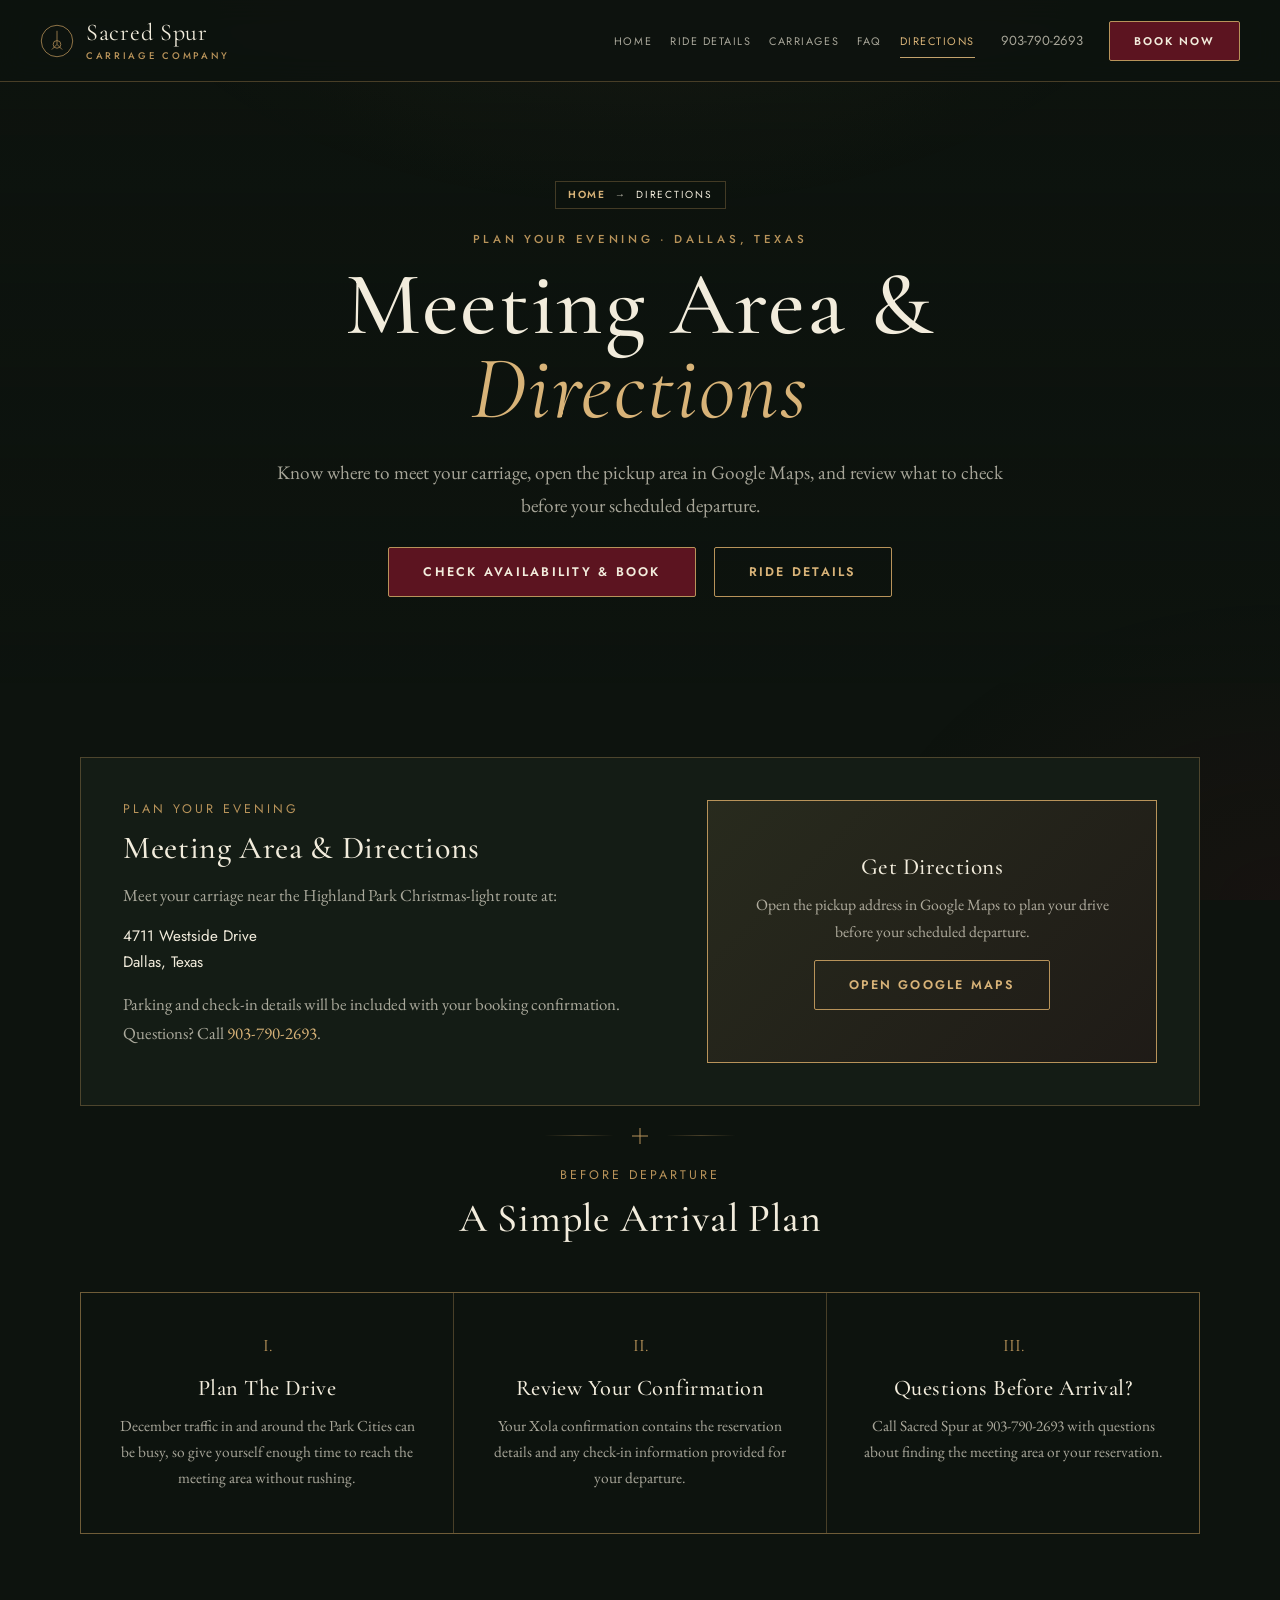
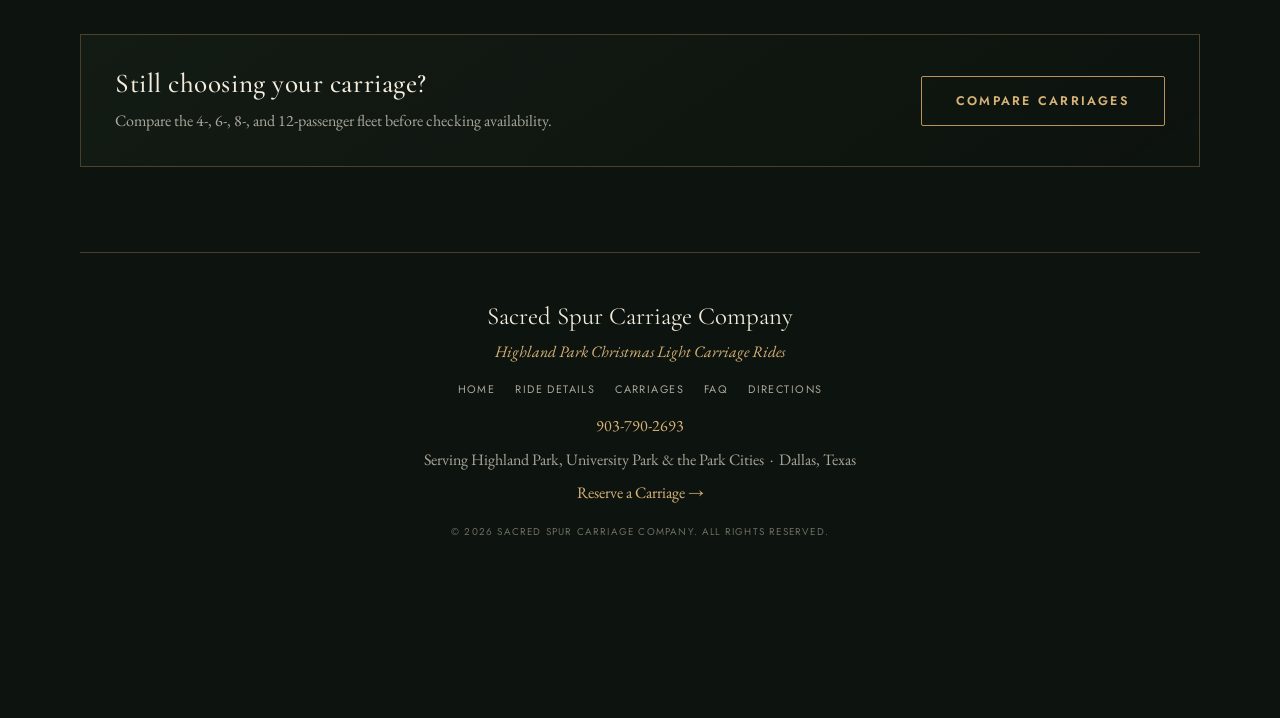
==== directions/index.html @ 1649b625 "Add directions page" ====
<!DOCTYPE html><html lang="en">
<head>
<!-- Google Tag Manager -->
<script>(function(w,d,s,l,i){w[l]=w[l]||[];w[l].push({'gtm.start':
new Date().getTime(),event:'gtm.js'});var f=d.getElementsByTagName(s)[0],
j=d.createElement(s),dl=l!='dataLayer'?'&l='+l:'';j.async=true;j.src=
'https://www.googletagmanager.com/gtag/js?id='+i+dl;f.parentNode.insertBefore(j,f);
})(window,document,'script','dataLayer','GTM-5GK5LZ2C');</script>
<!-- End Google Tag Manager -->

<!-- Google Ads base tag — preserve current Sacred Spur tracking -->
<script async src="https://www.googletagmanager.com/gtag/js?id=AW-18485195110"></script>
<script>
  window.dataLayer = window.dataLayer || [];
  function gtag(){dataLayer.push(arguments);}
  gtag('js', new Date());
  gtag('config', 'AW-18485195110');
</script>

<meta charset="UTF-8">
<meta name="viewport" content="width=device-width, initial-scale=1.0">
<title>Meeting Area &amp; Directions | Highland Park Carriage Rides</title>
<meta name="description" content="Meeting area and directions for Sacred Spur Highland Park Christmas carriage rides at 4711 Westside Drive in Dallas, Texas.">
<meta name="robots" content="index, follow">
<link rel="canonical" href="https://highlandparklights.com/directions/">

<meta property="og:title" content="Meeting Area &amp; Directions | Highland Park Carriage Rides">
<meta property="og:description" content="Meeting area and directions for Sacred Spur Highland Park Christmas carriage rides at 4711 Westside Drive in Dallas, Texas.">
<meta property="og:type" content="website">
<meta property="og:url" content="https://highlandparklights.com/directions/">
<meta property="og:image" content="https://highlandparklights.com/highland-park-8-passenger-christmas-carriage.png">
<meta property="og:locale" content="en_US">
<meta property="og:site_name" content="Highland Park Lights · Sacred Spur Carriage Company">

<meta name="twitter:card" content="summary_large_image">
<meta name="twitter:title" content="Meeting Area &amp; Directions | Highland Park Carriage Rides">
<meta name="twitter:description" content="Meeting area and directions for Sacred Spur Highland Park Christmas carriage rides at 4711 Westside Drive in Dallas, Texas.">
<meta name="twitter:image" content="https://highlandparklights.com/highland-park-8-passenger-christmas-carriage.png">

<script type="application/ld+json">{"@context":"https://schema.org","@type":"BreadcrumbList","itemListElement":[{"@type":"ListItem","position":1,"name":"Home","item":"https://highlandparklights.com/"},{"@type":"ListItem","position":2,"name":"Directions","item":"https://highlandparklights.com/directions/"}]}</script>
<script type="application/ld+json">{"@context":"https://schema.org","@type":"Place","name":"Sacred Spur Highland Park Christmas Carriage Meeting Area","url":"https://highlandparklights.com/directions/","address":{"@type":"PostalAddress","streetAddress":"4711 Westside Drive","addressLocality":"Dallas","addressRegion":"TX","addressCountry":"US"}}</script>

<link rel="preconnect" href="https://fonts.googleapis.com">
<link rel="preconnect" href="https://fonts.gstatic.com" crossorigin>
<link href="https://fonts.googleapis.com/css2?family=Cormorant+Garamond:ital,wght@0,400;0,500;0,600;1,400&family=EB+Garamond:ital,wght@0,400;0,500;1,400&family=Jost:wght@400;500;600&display=swap" rel="stylesheet">
<link rel="stylesheet" href="../assets/site.css">
<script>
(function () {
  var checkoutScript = document.createElement('script');
  checkoutScript.async = true;
  checkoutScript.src = 'https://xola.com/checkout.js';
  var firstScript = document.getElementsByTagName('script')[0];
  firstScript.parentNode.insertBefore(checkoutScript, firstScript);
}());
</script>
<script defer src="../assets/site.js"></script>
</head>
<body>
<noscript><iframe src="https://www.googletagmanager.com/ns.html?id=GTM-5GK5LZ2C"
height="0" width="0" style="display:none;visibility:hidden"></iframe></noscript>
<div class="bg-texture"></div>
<nav aria-label="Primary">
  <div class="nav-content">
    <a class="brand-link" href="../" aria-label="Sacred Spur Carriage Company home">
      <svg class="spur-mark" viewBox="0 0 40 40" fill="none" xmlns="http://www.w3.org/2000/svg" aria-hidden="true">
<circle cx="20" cy="20" r="18.5" stroke="#b8935a" stroke-width="1"/>
<path d="M20 8 L20 24 M20 24 L14 30 M20 24 L26 30" stroke="#b8935a" stroke-width="1"/>
<circle cx="20" cy="24" r="4.5" stroke="#b8935a" stroke-width="1"/></svg>
      <div class="brand"><div>Sacred Spur<small>Carriage Company</small></div></div>
    </a>
    <div class="nav-right">
      <span class="nav-current-label" aria-hidden="true">Directions</span>
      <button class="menu-toggle" type="button" aria-controls="primary-menu" aria-expanded="false" aria-label="Open site navigation">
        <span></span><span></span><span></span><span class="sr-only">Menu</span>
      </button>
      <div class="site-menu" id="primary-menu"><a href="../">Home</a><a href="../ride-details/">Ride Details</a><a href="../carriages/">Carriages</a><a href="../faq/">FAQ</a><a href="../directions/" aria-current="page">Directions</a></div>
      <div class="contact-info"><a href="tel:903-790-2693" data-track="phone-click">903-790-2693</a></div>
      <a href="https://x2-checkout.xola.app/flows/mvp?button=64501fc80d4d0f3dbd657a30" target="_blank" rel="noopener" class="btn btn-book btn-nav xola-checkout"
         data-button-id="64501fc80d4d0f3dbd657a30" data-track="book-now" data-placement="navigation">Book Now</a>
    </div>
  </div>
</nav>
<div class="page-hero">
  <div class="page-hero-bg" style="background-image:linear-gradient(rgba(13,19,14,.30),rgba(13,19,14,.72)),url('https://highlandparklights.com/highland-park-8-passenger-christmas-carriage.png');"></div>
  <div class="page-hero-overlay">
    <div class="breadcrumb"><a href="../">Home</a><span aria-hidden="true">→</span><span class="crumb-current">Directions</span></div>
    <div class="eyebrow">Plan Your Evening · Dallas, Texas</div>
    <h1>Meeting Area &<br><em>Directions</em></h1>
    <p class="subtitle">Know where to meet your carriage, open the pickup area in Google Maps, and review what to check before your scheduled departure.</p>
    <div class="hero-ctas">
      <a href="https://x2-checkout.xola.app/flows/mvp?button=64501fc80d4d0f3dbd657a30" target="_blank" rel="noopener" class="btn btn-book xola-checkout"
         data-button-id="64501fc80d4d0f3dbd657a30" data-track="book-now" data-placement="hero">Check Availability &amp; Book</a>
      <a href="../ride-details/" class="btn btn-outline">Ride Details</a>
    </div>
  </div>
</div>
<div class="container">
  <section class="meeting-area" style="margin-top:74px;" aria-labelledby="meeting-area-title">
    <div>
      <div class="section-sub" style="text-align:left;">Plan Your Evening</div>
      <h2 id="meeting-area-title">Meeting Area &amp; Directions</h2>
      <p>Meet your carriage near the Highland Park Christmas-light route at:</p>
      <address class="meeting-address">4711 Westside Drive<br>Dallas, Texas</address>
      <p style="margin-top:14px;">Parking and check-in details will be included with your booking confirmation. Questions? Call <a href="tel:903-790-2693" data-track="phone-click" style="color:var(--brass-bright);text-decoration:none;">903-790-2693</a>.</p>
    </div>
    <div class="directions-card">
      <h3>Get Directions</h3>
      <p>Open the pickup address in Google Maps to plan your drive before your scheduled departure.</p>
      <a href="https://www.google.com/maps/search/?api=1&amp;query=4711+Westside+Drive+Dallas+TX"
         target="_blank" rel="noopener" class="btn btn-outline" data-track="directions">Open Google Maps</a>
    </div>
  </section>

  <div class="spur-divider"><span class="line"></span><svg width="16" height="16" viewBox="0 0 16 16" aria-hidden="true"><path d="M8 0 L8 16 M0 8 L16 8" stroke="#b8935a" stroke-width="1"/></svg><span class="line"></span></div>

  <div class="section-sub">Before Departure</div>
  <h2 class="section-title">A Simple Arrival Plan</h2>
  <div class="features">
    <div class="feature-card"><div class="num">I.</div><h3>Plan The Drive</h3><p>December traffic in and around the Park Cities can be busy, so give yourself enough time to reach the meeting area without rushing.</p></div>
    <div class="feature-card"><div class="num">II.</div><h3>Review Your Confirmation</h3><p>Your Xola confirmation contains the reservation details and any check-in information provided for your departure.</p></div>
    <div class="feature-card"><div class="num">III.</div><h3>Questions Before Arrival?</h3><p>Call Sacred Spur at 903-790-2693 with questions about finding the meeting area or your reservation.</p></div>
  </div>

  <div class="page-cta-band">
    <div><h3>Still choosing your carriage?</h3><p>Compare the 4-, 6-, 8-, and 12-passenger fleet before checking availability.</p></div>
    <a href="../carriages/" class="btn btn-outline">Compare Carriages</a>
  </div>
  <footer>
  <div class="brand-line">Sacred Spur Carriage Company</div>
  <p style="font-style:italic; color:var(--brass-bright); margin-bottom:14px;">Highland Park Christmas Light Carriage Rides</p>
  <div class="footer-links">
    <a href="../">Home</a>
    <a href="../ride-details/">Ride Details</a>
    <a href="../carriages/">Carriages</a>
    <a href="../faq/">FAQ</a>
    <a href="../directions/">Directions</a>
  </div>
  <p><a href="tel:903-790-2693" data-track="phone-click">903-790-2693</a></p>
  <p>Serving Highland Park, University Park &amp; the Park Cities &nbsp;·&nbsp; Dallas, Texas</p>
  <p><a href="https://x2-checkout.xola.app/flows/mvp?button=64501fc80d4d0f3dbd657a30" target="_blank" rel="noopener" class="xola-checkout"
        data-button-id="64501fc80d4d0f3dbd657a30" data-track="book-now" data-placement="footer">Reserve a Carriage →</a></p>
  <p class="legal">&copy; 2026 Sacred Spur Carriage Company. All rights reserved.</p>
</footer>
<div class="mobile-book-bar">
  <a href="https://x2-checkout.xola.app/flows/mvp?button=64501fc80d4d0f3dbd657a30" target="_blank" rel="noopener" class="btn btn-book xola-checkout"
     data-button-id="64501fc80d4d0f3dbd657a30" data-track="book-now" data-placement="mobile-sticky">Book Now</a>
</div>
</div>
</body></html>
---- assets/site.css ----
:root{
    --green-deep:#0d130e;
    --green-panel:#141c15;
    --brass:#b8935a;
    --brass-bright:#d8b378;
    --burgundy:#5c1420;
    --burgundy-bright:#7a1c2b;
    --ivory:#f2ecdc;
    --ivory-dim:rgba(242,236,220,0.68);
    --hairline:rgba(184,147,90,0.35);
    --nav-height:71px;
  }

  *{margin:0;padding:0;box-sizing:border-box;}

  html{
    scroll-behavior:smooth;
    scroll-padding-top:calc(var(--nav-height) + 18px);
  }

  body{
    font-family:'EB Garamond', Georgia, serif;
    background:var(--green-deep);
    color:var(--ivory);
    min-height:100vh;
    overflow-x:hidden;
  }

  ::selection{background:var(--brass); color:var(--green-deep);}

  h1,h2,h3,h4{
    font-family:'Cormorant Garamond', Georgia, serif;
    font-weight:500;
    letter-spacing:0.02em;
  }

  .eyebrow{
    font-family:'Jost', sans-serif;
    font-size:0.72rem;
    letter-spacing:0.32em;
    text-transform:uppercase;
    color:var(--brass);
    font-weight:500;
  }

  a{color:inherit;}

  .bg-texture{
    position:fixed; inset:0; z-index:0; pointer-events:none;
    background:
      radial-gradient(ellipse 900px 500px at 50% -10%, rgba(184,147,90,0.09), transparent 60%),
      radial-gradient(ellipse 700px 500px at 100% 100%, rgba(92,20,32,0.12), transparent 60%);
  }

  .spur-mark{display:inline-block;width:34px;height:34px;opacity:0.9;}
  .spur-divider{display:flex;align-items:center;justify-content:center;gap:18px;margin:22px auto;}
  .spur-divider .line{height:1px;width:70px;background:linear-gradient(90deg,transparent,var(--hairline),transparent);}

  nav{
    position:fixed; top:0; width:100%; z-index:1000;
    min-height:var(--nav-height);
    background:rgba(13,19,14,0.93);
    backdrop-filter:blur(14px);
    border-bottom:1px solid var(--hairline);
  }
  .nav-content{
    max-width:1300px; margin:0 auto;
    padding:18px 40px;
    display:flex; justify-content:space-between; align-items:center;
    flex-wrap:nowrap; gap:14px;
  }
  .brand{
    display:flex; align-items:center; gap:12px;
    font-family:'Cormorant Garamond', serif;
    font-size:1.5rem; letter-spacing:0.03em;
  }
  .brand small{
    display:block; font-family:'Jost',sans-serif;
    font-size:0.6rem; letter-spacing:0.28em; color:var(--brass);
    text-transform:uppercase; margin-top:2px; font-weight:500;
  }
  .nav-right{display:flex; align-items:center; gap:26px; flex-wrap:wrap;}
  .contact-info{display:flex; gap:22px; font-family:'Jost',sans-serif; font-size:0.82rem; color:var(--ivory-dim);}
  .contact-info a{text-decoration:none; transition:color .3s;}
  .contact-info a:hover{color:var(--brass-bright);}

  .btn{
    display:inline-block;
    font-family:'Jost', sans-serif;
    font-size:0.78rem;
    letter-spacing:0.18em;
    text-transform:uppercase;
    font-weight:600;
    text-decoration:none;
    padding:15px 34px;
    border-radius:2px;
    transition:all .35s ease;
    border:1px solid transparent;
  }
  .btn-book{background:var(--burgundy);color:var(--ivory);border:1px solid var(--brass);}
  .btn-book:hover{background:var(--burgundy-bright);box-shadow:0 6px 24px rgba(92,20,32,0.5);transform:translateY(-2px);}
  .btn-nav{padding:11px 24px;font-size:0.7rem;}
  .btn-outline{background:transparent;color:var(--brass-bright);border:1px solid var(--brass);}
  .btn-outline:hover{background:rgba(184,147,90,0.1);transform:translateY(-2px);}

  .header-hero{
    position:relative;
    min-height:711px;
    height:auto;
    margin-top:0;
    padding-top:var(--nav-height);
    overflow:hidden;
    border-bottom:1px solid var(--hairline);
  }
  .header-hero-bg{
    position:absolute; inset:0;
    background:
      linear-gradient(180deg, rgba(13,19,14,0.38) 0%, rgba(13,19,14,0.54) 52%, var(--green-deep) 100%),
      url("https://highlandparklights.com/highland-park-6-passenger-christmas-carriage.png") center 48% / cover no-repeat;
  }
  .header-hero-bg::before{
    content:"";
    position:absolute; inset:0;
    background-image: repeating-linear-gradient(90deg, rgba(184,147,90,0.05) 0px, rgba(184,147,90,0.05) 1px, transparent 1px, transparent 64px);
    opacity:0.5;
  }
  .header-hero-overlay{
    position:relative; z-index:1;
    width:100%;
    min-height:640px;
    display:flex; flex-direction:column; align-items:center; justify-content:center;
    text-align:center; padding:64px 40px 58px;
  }
  .header-hero .eyebrow{margin-bottom:18px;}
  .header-hero h1{
    font-size:3.6rem;
    line-height:1.15;
    max-width:820px;
    margin-bottom:20px;
    color:var(--ivory);
  }
  .header-hero h1 em{font-style:italic;color:var(--brass-bright);}
  .header-hero .subtitle{
    font-family:'EB Garamond', serif;
    font-size:1.28rem;
    font-style:italic;
    max-width:640px;
    line-height:1.7;
    color:var(--ivory-dim);
    margin-bottom:36px;
  }
  .header-hero .hero-kicker{
    font-style:normal;
    font-family:'Cormorant Garamond',serif;
    font-size:1.4rem;
    color:var(--brass-bright);
    margin-bottom:14px;
  }
  .header-hero .hero-tagline{margin-top:30px;margin-bottom:0;letter-spacing:0.24em;}
  .hero-ctas{display:flex; gap:18px; flex-wrap:wrap; justify-content:center;}
  #tours,#twelve-passenger,#meeting-area{scroll-margin-top:calc(var(--nav-height) + 18px);}

  .essential-facts{
    position:relative;
    z-index:2;
    display:grid;
    grid-template-columns:repeat(4,1fr);
    background:var(--ivory);
    color:#17202a;
    border-bottom:4px solid var(--brass);
    font-family:'Jost',sans-serif;
  }
  .essential-fact{padding:25px 18px;text-align:center;border-right:1px solid rgba(23,32,42,0.18);}
  .essential-fact:last-child{border-right:0;}
  .essential-fact strong{display:block;font-size:1.05rem;margin-bottom:6px;color:#17202a;}
  .essential-fact span{display:block;font-size:0.78rem;line-height:1.45;color:#52606d;}

  .container{position:relative;z-index:1;max-width:1200px;margin:0 auto;padding:0 40px 60px;}
  .booking-section{text-align:center;padding:100px 0 20px;}

  .meeting-area{
    display:grid;
    grid-template-columns:1.1fr 0.9fr;
    gap:34px;
    margin:72px 0 0;
    padding:42px;
    background:var(--green-panel);
    border:1px solid var(--hairline);
  }
  .meeting-area h2{font-size:2rem;margin:7px 0 14px;}
  .meeting-area p{color:var(--ivory-dim);font-size:1.05rem;line-height:1.75;margin-bottom:14px;}
  .meeting-address{color:var(--ivory);font-family:'Jost',sans-serif;font-size:0.95rem;font-style:normal;line-height:1.7;}
  .directions-card{
    display:flex;
    flex-direction:column;
    align-items:center;
    justify-content:center;
    min-height:220px;
    padding:30px;
    text-align:center;
    background:linear-gradient(135deg,rgba(184,147,90,0.12),rgba(92,20,32,0.15));
    border:1px solid var(--brass);
  }
  .directions-card h3{font-size:1.45rem;margin-bottom:10px;}
  .directions-card p{font-size:0.98rem;max-width:360px;}
  .booking-section h2{font-size:2.7rem;margin-bottom:22px;}
  .booking-section .lede{font-size:1.2rem;color:var(--ivory-dim);max-width:760px;margin:0 auto 30px;line-height:1.85;}
  .booking-section .lede a{color:var(--brass-bright);text-decoration:none;border-bottom:1px solid var(--brass);}
  .highlight-text{color:var(--brass-bright);font-style:italic;}

  .reservation-notice{
    background:rgba(184,147,90,0.06);
    border:1px solid var(--hairline);
    border-radius:2px;
    padding:24px 34px;
    max-width:720px;
    margin:34px auto;
    font-size:1rem;
    line-height:1.7;
    color:var(--ivory-dim);
    font-family:'EB Garamond',serif;
  }
  .reservation-notice strong{color:var(--brass-bright);font-weight:500;}

  .booking-card{
    max-width:600px;
    margin:0 auto 100px;
    background:var(--green-panel);
    border:1px solid var(--hairline);
    padding:56px 50px;
    text-align:center;
    position:relative;
  }
  .booking-card::before,.booking-card::after{content:"";position:absolute;width:22px;height:22px;border:1px solid var(--brass);}
  .booking-card::before{top:14px;left:14px;border-right:none;border-bottom:none;}
  .booking-card::after{bottom:14px;right:14px;border-left:none;border-top:none;}
  .booking-card h3{font-size:1.8rem;margin-bottom:12px;}
  .booking-card .description{font-size:1.02rem;color:var(--ivory-dim);margin-bottom:30px;line-height:1.7;}

  .group-callout{
    max-width:820px;
    margin:-54px auto 100px;
    padding:24px 30px;
    border:1px solid var(--brass);
    background:linear-gradient(120deg, rgba(184,147,90,0.09), rgba(92,20,32,0.12));
    display:flex; align-items:center; justify-content:space-between;
    gap:24px;
  }
  .group-callout h3{font-size:1.35rem;margin-bottom:4px;color:var(--brass-bright);}
  .group-callout p{color:var(--ivory-dim);line-height:1.55;}
  .group-callout .btn{flex:0 0 auto;}

  .section-title{font-size:2.5rem;text-align:center;margin-bottom:8px;}
  .section-sub{text-align:center;font-family:'Jost',sans-serif;font-size:0.78rem;letter-spacing:0.24em;text-transform:uppercase;color:var(--brass);margin-bottom:10px;}

  .carriage-types{display:flex;flex-direction:column;gap:28px;margin:54px 0 100px;}
  .carriage-type{display:grid;grid-template-columns:1fr 1fr;background:var(--green-panel);border:1px solid var(--hairline);overflow:hidden;}
  .carriage-type:nth-child(even) .carriage-type-visual{order:2;}
  .carriage-type:nth-child(even) .carriage-type-copy{order:1;}
  .carriage-type-visual{min-height:350px;position:relative;overflow:hidden;}
  .carriage-type-visual img{width:100%;height:100%;object-fit:cover;display:block;transition:transform .5s ease;}
  .carriage-type:hover .carriage-type-visual img{transform:scale(1.02);}
  .carriage-type-copy{padding:50px 46px;display:flex;flex-direction:column;justify-content:center;}
  .carriage-type-copy h3{font-size:2rem;margin-bottom:7px;}
  .capacity{font-family:'Jost',sans-serif;font-size:.72rem;letter-spacing:.12em;text-transform:uppercase;color:var(--brass);margin-bottom:8px;}
  .ride-length{font-family:'Jost',sans-serif;font-size:.7rem;letter-spacing:.1em;text-transform:uppercase;color:var(--ivory-dim);margin-bottom:20px;}
  .type-description{color:var(--ivory-dim);font-size:1.04rem;line-height:1.75;margin-bottom:28px;}
  .featured{border-color:var(--brass);}
  .new-badge{display:inline-block;font-family:'Jost',sans-serif;font-size:.56rem;letter-spacing:.12em;text-transform:uppercase;color:var(--green-deep);background:var(--brass-bright);padding:5px 8px;margin-left:8px;vertical-align:middle;}
  .fee-note{font-size:.92rem;color:var(--ivory-dim);text-align:center;margin-top:-62px;margin-bottom:90px;line-height:1.6;}
  .fee-note strong{color:var(--ivory);font-weight:500;}

  .features{display:grid;grid-template-columns:repeat(3,1fr);gap:1px;background:var(--hairline);border:1px solid var(--hairline);margin:50px 0 100px;}
  .feature-card{background:var(--green-deep);padding:42px 34px;text-align:center;}
  .feature-card .num{font-family:'Cormorant Garamond',serif;font-size:1.1rem;color:var(--brass);margin-bottom:18px;}
  .feature-card h3{font-size:1.4rem;margin-bottom:12px;}
  .feature-card p{font-size:.96rem;color:var(--ivory-dim);line-height:1.7;}

  .sleigh-notice{margin:0 0 100px;padding:42px 50px;border:1px solid var(--hairline);background:linear-gradient(145deg,rgba(20,28,21,.8),rgba(92,20,32,.1));text-align:center;}
  .sleigh-notice h3{font-size:1.75rem;margin-bottom:14px;color:var(--brass-bright);}
  .sleigh-notice p{color:var(--ivory-dim);line-height:1.75;max-width:760px;margin:0 auto;}

  footer{border-top:1px solid var(--hairline);padding:48px 20px 110px;text-align:center;color:var(--ivory-dim);}
  footer .brand-line{font-family:'Cormorant Garamond',serif;font-size:1.55rem;color:var(--ivory);margin-bottom:6px;}
  footer p{margin:8px 0;line-height:1.6;}
  footer a{color:var(--brass-bright);text-decoration:none;}
  footer .legal{font-family:'Jost',sans-serif;font-size:.62rem;letter-spacing:.12em;text-transform:uppercase;margin-top:18px;color:rgba(242,236,220,.42);}
  .mobile-book-bar{display:none;}

  @media(max-width:900px){
    .nav-content{padding:15px 22px;}
    .contact-info{display:none;}
    .essential-facts{grid-template-columns:1fr 1fr;}
    .essential-fact:nth-child(2){border-right:0;}
    .essential-fact:nth-child(-n+2){border-bottom:1px solid rgba(23,32,42,0.18);}
    .meeting-area{grid-template-columns:1fr;}
    .carriage-type{grid-template-columns:1fr;}
    .carriage-type:nth-child(even) .carriage-type-visual,.carriage-type:nth-child(even) .carriage-type-copy{order:initial;}
    .carriage-type-visual{min-height:300px;}
    .features{grid-template-columns:1fr;}
  }
  @media(max-width:640px){
    .container{padding:0 20px 60px;}
    .header-hero{min-height:650px;}
    .header-hero-overlay{min-height:580px;padding:80px 22px 44px;}
    .header-hero h1{font-size:2.45rem;}
    .header-hero .subtitle{font-size:1.08rem;}
    .header-hero .hero-tagline{margin-top:24px;font-size:0.7rem;line-height:1.5;}
    .booking-section{padding:70px 0 10px;}
    .meeting-area{margin-top:52px;padding:32px 24px;}
    .booking-section h2{font-size:2rem;}
    .booking-card{padding:40px 26px;}
    .group-callout{margin:-48px auto 76px;padding:26px 22px;flex-direction:column;text-align:center;}
    .section-title{font-size:1.9rem;}
    .carriage-type-copy{padding:36px 28px;}
    .sleigh-notice{padding:36px 24px;}
    .mobile-book-bar{display:flex;position:fixed;bottom:0;left:0;width:100%;z-index:999;background:rgba(13,19,14,0.96);border-top:1px solid var(--brass);padding:12px 18px;backdrop-filter:blur(10px);}
    .mobile-book-bar .btn{width:100%;text-align:center;}
    body{padding-bottom:70px;}
  }
  @media(max-width:480px){
    .essential-facts{grid-template-columns:1fr;}
    .essential-fact{padding:20px 16px;border-right:0;border-bottom:1px solid rgba(23,32,42,0.18);}
    .essential-fact:last-child{border-bottom:0;}
    .brand{font-size:1.05rem;gap:9px;}
    .spur-mark{width:30px;height:30px;}
    .btn-nav{padding:10px 17px;}
    .header-hero h1{font-size:2.05rem;}
    .hero-ctas{width:100%;flex-direction:column;}
    .hero-ctas .btn{width:100%;}
  }

.brand-link{color:inherit;text-decoration:none;display:flex;align-items:center;gap:12px;}
.site-menu{display:flex;align-items:center;gap:18px;font-family:'Jost',sans-serif;font-size:.68rem;letter-spacing:.14em;text-transform:uppercase;}
.site-menu a{color:var(--ivory-dim);text-decoration:none;transition:color .25s ease;white-space:nowrap;}
.site-menu a:hover,.site-menu a[aria-current="page"]{color:var(--brass-bright);}
.page-hero{position:relative;min-height:560px;display:flex;align-items:center;justify-content:center;text-align:center;overflow:hidden;padding-top:var(--nav-height);}
.page-hero-bg{position:absolute;inset:0;background:linear-gradient(rgba(13,19,14,.28),rgba(13,19,14,.68)),url("https://highlandparklights.com/highland-park-6-passenger-christmas-carriage.png") center 48% / cover no-repeat;transform:scale(1.01);}
.page-hero-overlay{position:relative;z-index:2;max-width:900px;padding:110px 30px 86px;}
.page-hero h1{font-size:clamp(3rem,7vw,6rem);line-height:.94;margin:16px 0 24px;}
.page-hero h1 em{font-weight:400;color:var(--brass-bright);}
.page-hero .subtitle{font-size:1.2rem;line-height:1.75;color:var(--ivory-dim);max-width:760px;margin:0 auto 24px;}
.breadcrumb{font-family:'Jost',sans-serif;font-size:.68rem;text-transform:uppercase;letter-spacing:.17em;color:var(--ivory-dim);margin-top:16px;}
.breadcrumb a{color:var(--brass-bright);text-decoration:none;}
.page-intro{max-width:900px;margin:0 auto;padding:82px 0 32px;text-align:center;}
.page-intro h2{font-size:clamp(2.3rem,5vw,4rem);margin:10px 0 20px;}
.page-intro p{color:var(--ivory-dim);font-size:1.1rem;line-height:1.85;}
.quick-links{display:grid;grid-template-columns:repeat(4,minmax(0,1fr));border:1px solid var(--hairline);margin:30px 0 72px;background:rgba(20,28,21,.55);}
.quick-links a{padding:22px 18px;text-align:center;text-decoration:none;border-right:1px solid var(--hairline);font-family:'Jost',sans-serif;font-size:.68rem;letter-spacing:.14em;text-transform:uppercase;color:var(--ivory-dim);}
.quick-links a:last-child{border-right:0;}
.quick-links a:hover{color:var(--brass-bright);background:rgba(184,147,90,.06);}
.content-panel{border:1px solid var(--hairline);background:linear-gradient(145deg,rgba(20,28,21,.92),rgba(13,19,14,.84));padding:44px;margin:28px 0;}
.content-panel h2{font-size:2.3rem;margin-bottom:14px;}
.content-panel h3{color:var(--brass-bright);font-size:1.45rem;margin:20px 0 8px;}
.content-panel p,.content-panel li{color:var(--ivory-dim);line-height:1.8;}
.content-panel ul{padding-left:22px;margin-top:10px;}
.faq-list{max-width:860px;margin:36px auto 90px;}
.faq-item{border-bottom:1px solid var(--hairline);padding:28px 4px;}
.faq-item h3{font-size:1.3rem;color:var(--brass-bright);margin-bottom:10px;}
.faq-item p{color:var(--ivory-dim);line-height:1.8;}
.footer-links{display:flex;justify-content:center;gap:20px;flex-wrap:wrap;margin:16px 0;font-family:'Jost',sans-serif;font-size:.68rem;text-transform:uppercase;letter-spacing:.13em;}
.footer-links a{color:var(--ivory-dim);}
.demo-note{font-family:'Jost',sans-serif;font-size:.66rem;letter-spacing:.08em;color:rgba(242,236,220,.52);text-align:center;margin:12px 0 0;}
@media(max-width:1050px){.site-menu{display:none;}}
@media(max-width:800px){
  .page-hero{min-height:500px;}
  .quick-links{grid-template-columns:1fr 1fr;}
  .quick-links a:nth-child(2){border-right:0;}
  .quick-links a{border-bottom:1px solid var(--hairline);}
  .content-panel{padding:30px 24px;}
}
@media(max-width:520px){.quick-links{grid-template-columns:1fr;}.quick-links a{border-right:0;}}

.site-menu a[aria-current="page"]{color:var(--brass-bright);position:relative;}
.site-menu a[aria-current="page"]::after{content:"";position:absolute;left:0;right:0;bottom:-9px;height:1px;background:var(--brass-bright);opacity:.9;}
.breadcrumb{display:inline-flex;align-items:center;gap:9px;margin:0 0 22px;padding:8px 12px;border:1px solid rgba(184,147,90,.32);background:rgba(13,19,14,.58);backdrop-filter:blur(4px);color:rgba(242,236,220,.78);font-size:.64rem;line-height:1;}
.breadcrumb a{color:var(--brass-bright);font-weight:600;}
.breadcrumb .crumb-current{color:var(--ivory);}
.hero-ctas.single-cta{justify-content:center;}
.ride-detail-grid{display:grid;grid-template-columns:repeat(3,minmax(0,1fr));gap:1px;background:var(--hairline);border:1px solid var(--hairline);margin:34px 0 76px;}
.ride-detail-card{background:var(--green-deep);padding:34px 30px;}
.ride-detail-card .num{font-family:'Cormorant Garamond',serif;color:var(--brass-bright);font-size:1.05rem;margin-bottom:17px;}
.ride-detail-card h3{font-size:1.5rem;margin-bottom:12px;}
.ride-detail-card p{color:var(--ivory-dim);line-height:1.75;}
@media(max-width:800px){.ride-detail-grid{grid-template-columns:1fr;}.breadcrumb{margin-bottom:18px;}}

.sr-only{position:absolute!important;width:1px!important;height:1px!important;padding:0!important;margin:-1px!important;overflow:hidden!important;clip:rect(0,0,0,0)!important;white-space:nowrap!important;border:0!important;}
.brand-link{min-width:max-content;}
.menu-toggle{display:none;appearance:none;border:1px solid var(--hairline);background:rgba(13,19,14,.38);width:42px;height:42px;align-items:center;justify-content:center;flex-direction:column;gap:5px;cursor:pointer;}
.menu-toggle span:not(.sr-only){width:18px;height:1px;background:var(--brass-bright);display:block;transition:transform .2s ease,opacity .2s ease;}
.menu-toggle[aria-expanded="true"] span:nth-child(1){transform:translateY(6px) rotate(45deg);}
.menu-toggle[aria-expanded="true"] span:nth-child(2){opacity:0;}
.menu-toggle[aria-expanded="true"] span:nth-child(3){transform:translateY(-6px) rotate(-45deg);}
.site-menu a:focus-visible,.menu-toggle:focus-visible,.btn:focus-visible,.brand-link:focus-visible{outline:2px solid var(--brass-bright);outline-offset:4px;}
.page-summary-link{display:flex;justify-content:center;margin:-46px 0 76px;}
.inline-link{color:var(--brass-bright);text-decoration:none;border-bottom:1px solid rgba(216,179,120,.38);}
.inline-link:hover{border-bottom-color:var(--brass-bright);}
.page-kicker{max-width:720px;margin:14px auto 42px;text-align:center;color:var(--ivory-dim);font-style:italic;line-height:1.75;}
.route-note{max-width:820px;margin:30px auto 70px;padding:28px 30px;border-left:2px solid var(--brass);background:rgba(20,28,21,.7);color:var(--ivory-dim);line-height:1.8;}
.page-cta-band{display:flex;align-items:center;justify-content:space-between;gap:28px;margin:60px 0 85px;padding:32px 34px;border:1px solid var(--hairline);background:linear-gradient(145deg,rgba(20,28,21,.94),rgba(13,19,14,.84));}
.page-cta-band h3{font-size:1.7rem;margin-bottom:8px;}
.page-cta-band p{color:var(--ivory-dim);line-height:1.65;}
.faq-more{display:flex;justify-content:center;margin:-44px 0 88px;}
.nav-current-label{display:none;font-family:'Jost',sans-serif;font-size:.65rem;letter-spacing:.12em;text-transform:uppercase;color:var(--brass-bright);}
@media(max-width:1050px){
  .nav-content{position:relative;}
  .menu-toggle{display:flex;}
  .nav-current-label{display:block;}
  .site-menu{display:none;position:absolute;top:calc(var(--nav-height) - 1px);left:0;right:0;flex-direction:column;align-items:stretch;gap:0;padding:10px;background:rgba(13,19,14,.985);border:1px solid var(--hairline);box-shadow:0 18px 45px rgba(0,0,0,.35);}
  .site-menu.is-open{display:flex;}
  .site-menu a{display:block;padding:15px 14px;border-bottom:1px solid rgba(184,147,90,.16);}
  .site-menu a:last-child{border-bottom:0;}
  .site-menu a[aria-current="page"]::after{display:none;}
}
@media(max-width:760px){.nav-current-label{display:none;}.page-cta-band{align-items:flex-start;flex-direction:column;}.page-cta-band .btn{width:100%;text-align:center;}}
@media(max-width:560px){.contact-info{display:none;}.btn-nav{padding:12px 14px;}.page-hero-overlay{padding-left:20px;padding-right:20px;}}
.carriage-type-visual{background:linear-gradient(145deg,#141c15,#0d130e);}
.carriage-type-visual img{background:linear-gradient(145deg,#141c15,#0d130e);}
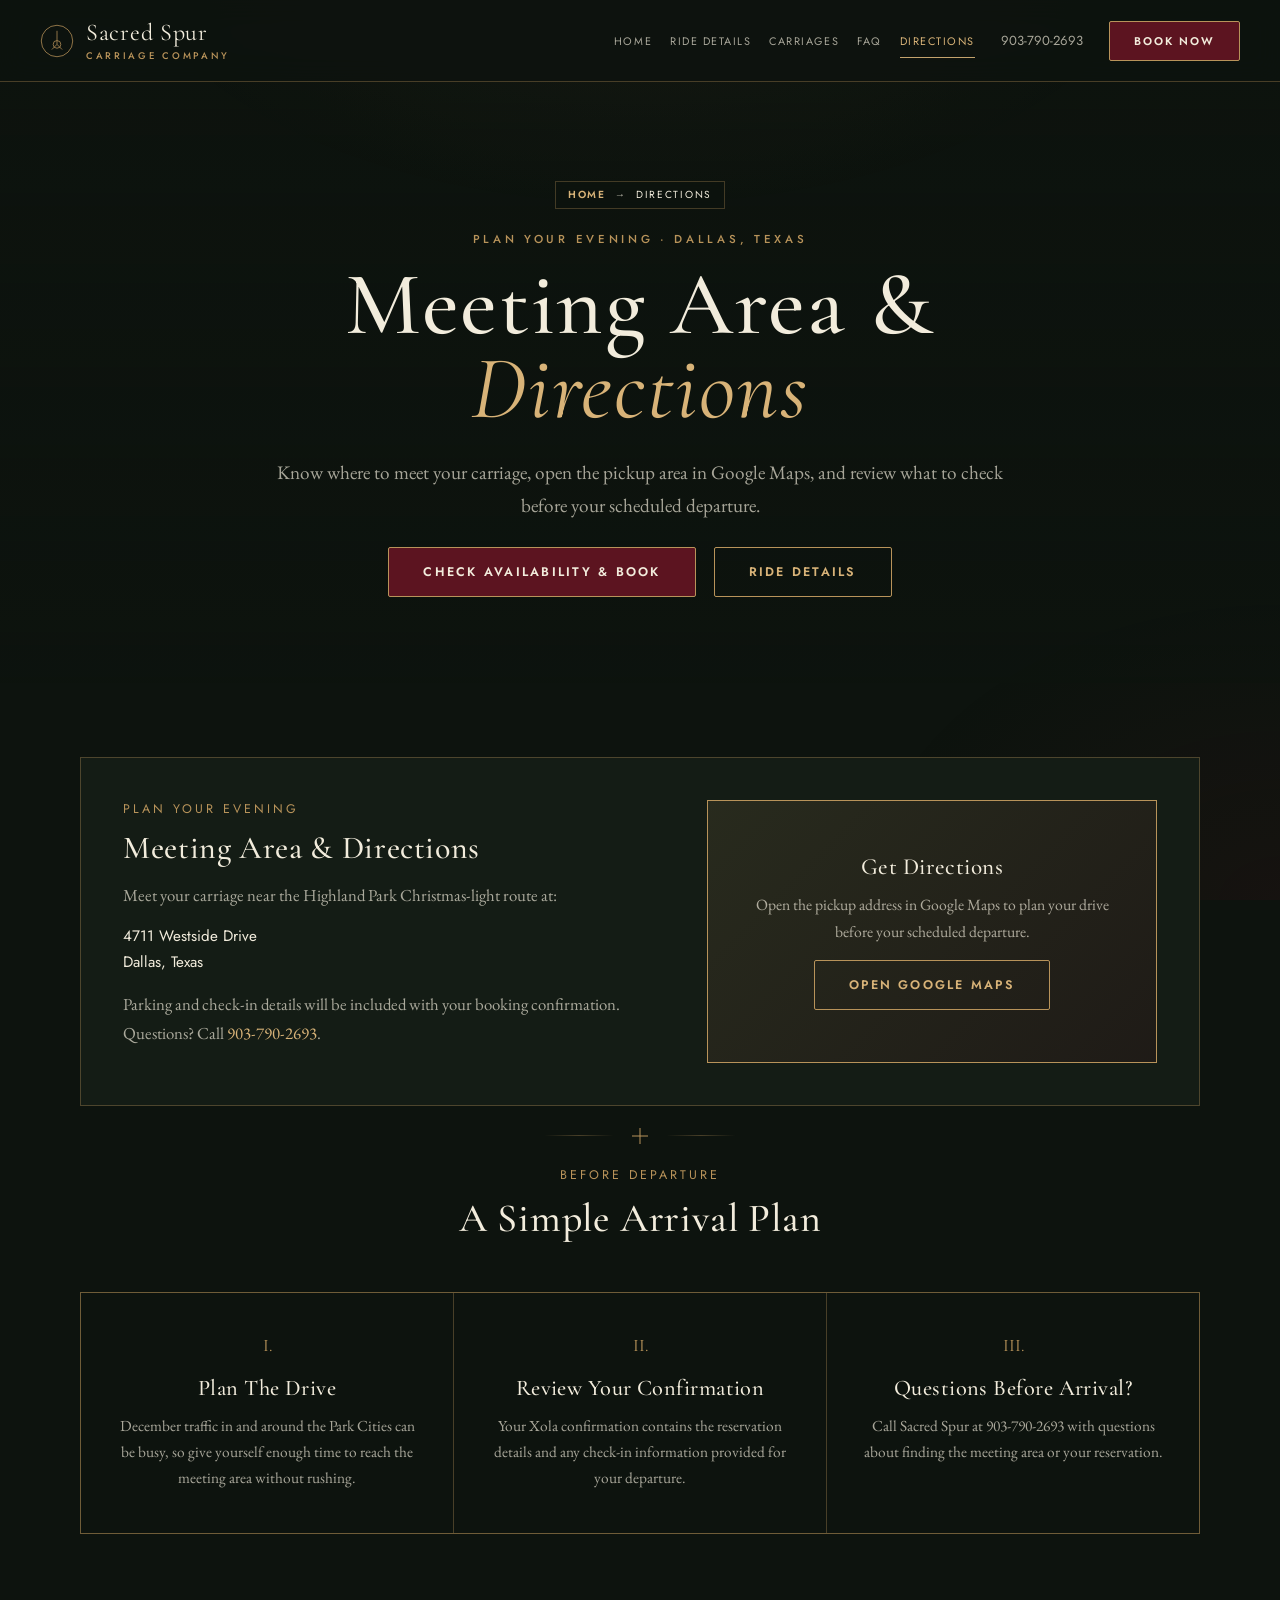
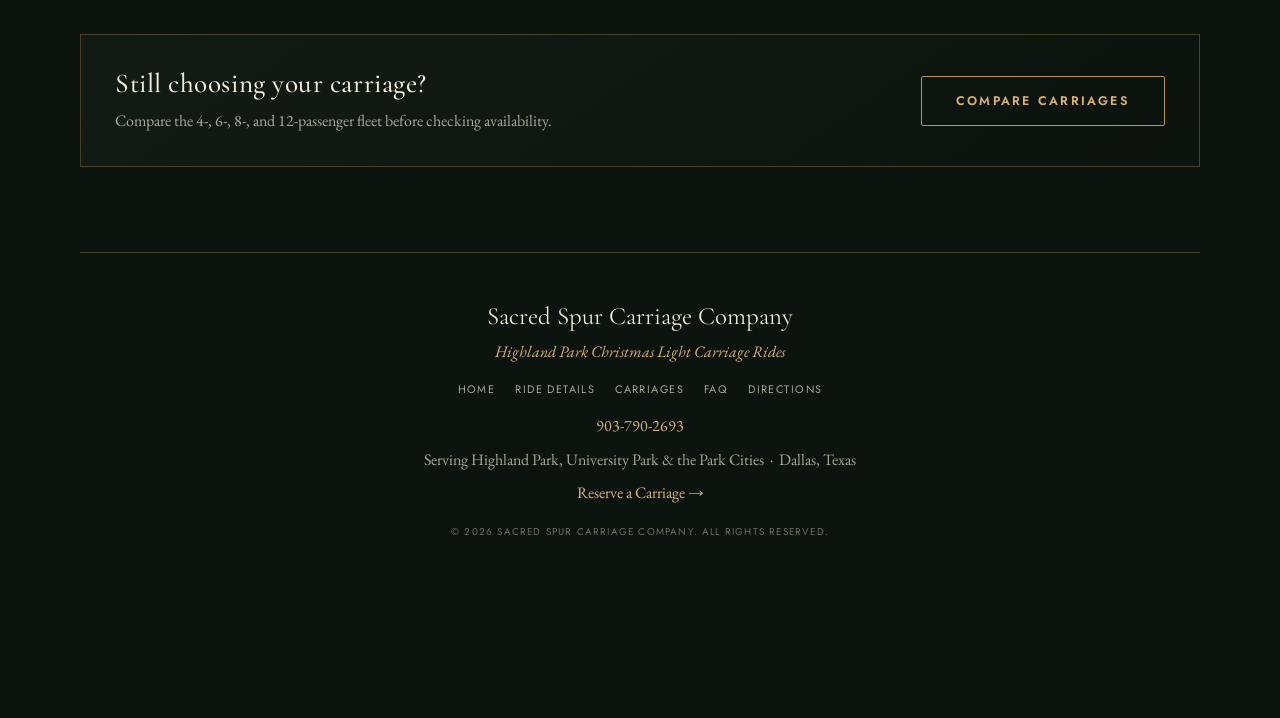
==== commit 0a699402: "Fix GTM loader on directions/index.html" ====
--- a/directions/index.html
+++ b/directions/index.html
@@ -4,7 +4,7 @@
 <script>(function(w,d,s,l,i){w[l]=w[l]||[];w[l].push({'gtm.start':
 new Date().getTime(),event:'gtm.js'});var f=d.getElementsByTagName(s)[0],
 j=d.createElement(s),dl=l!='dataLayer'?'&l='+l:'';j.async=true;j.src=
-'https://www.googletagmanager.com/gtag/js?id='+i+dl;f.parentNode.insertBefore(j,f);
+'https://www.googletagmanager.com/gtm.js?id='+i+dl;f.parentNode.insertBefore(j,f);
 })(window,document,'script','dataLayer','GTM-5GK5LZ2C');</script>
 <!-- End Google Tag Manager -->
 
